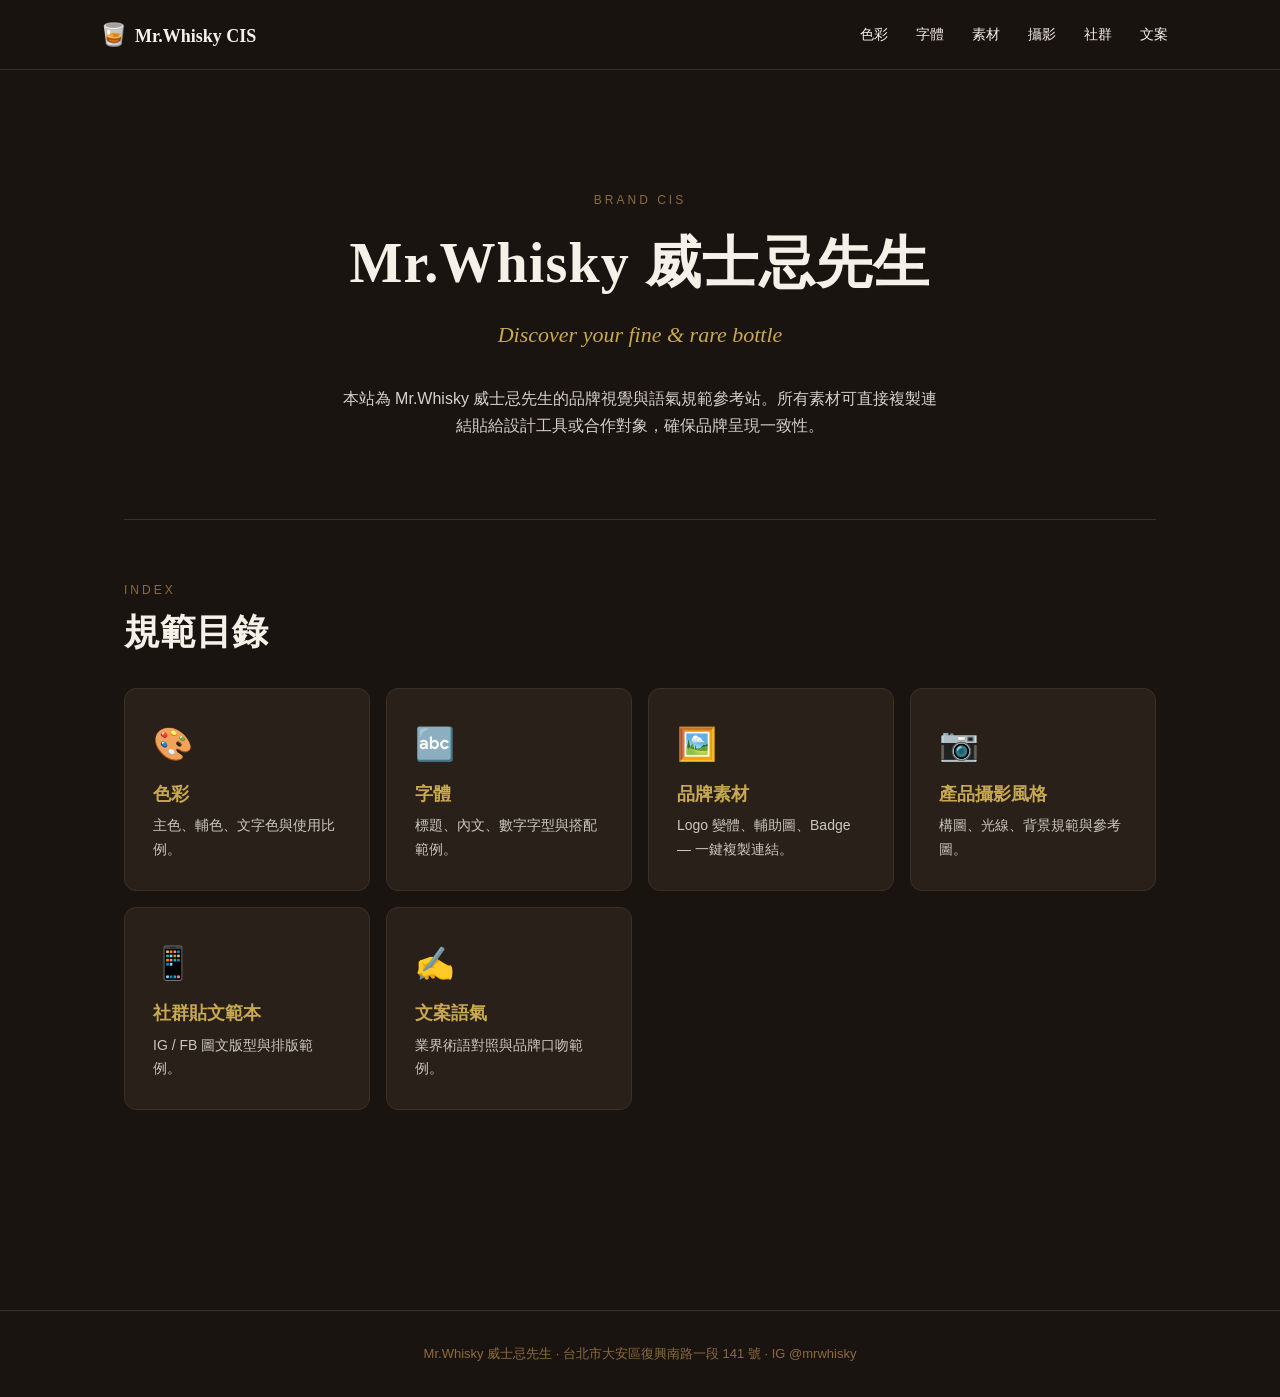
==== index.html @ 1683400a "feat: add index page with 6 section cards" ====
<!DOCTYPE html>
<html lang="zh-Hant">
<head>
  <meta charset="UTF-8">
  <meta name="viewport" content="width=device-width, initial-scale=1">
  <title>Mr.Whisky CIS · 品牌規範參考站</title>
  <meta name="description" content="Mr.Whisky 威士忌先生品牌規範參考站">
  <link rel="stylesheet" href="style.css">
</head>
<body>
  <header class="nav">
    <div class="nav-inner">
      <a href="index.html" class="brand"><span class="brand-icon">🥃</span>Mr.Whisky CIS</a>
      <nav class="menu">
        <a href="colors.html">色彩</a>
        <a href="typography.html">字體</a>
        <a href="assets.html">素材</a>
        <a href="photography.html">攝影</a>
        <a href="social.html">社群</a>
        <a href="tone.html">文案</a>
      </nav>
    </div>
  </header>

  <main>
    <section class="hero">
      <div class="label">Brand CIS</div>
      <h1>Mr.Whisky 威士忌先生</h1>
      <div class="tagline">Discover your fine &amp; rare bottle</div>
      <p>本站為 Mr.Whisky 威士忌先生的品牌視覺與語氣規範參考站。所有素材可直接複製連結貼給設計工具或合作對象，確保品牌呈現一致性。</p>
    </section>

    <section class="section">
      <div class="label">Index</div>
      <h2>規範目錄</h2>

      <div class="card-grid">
        <a href="colors.html" class="card">
          <span class="icon">🎨</span>
          <h3>色彩</h3>
          <p>主色、輔色、文字色與使用比例。</p>
        </a>

        <a href="typography.html" class="card">
          <span class="icon">🔤</span>
          <h3>字體</h3>
          <p>標題、內文、數字字型與搭配範例。</p>
        </a>

        <a href="assets.html" class="card">
          <span class="icon">🖼️</span>
          <h3>品牌素材</h3>
          <p>Logo 變體、輔助圖、Badge — 一鍵複製連結。</p>
        </a>

        <a href="photography.html" class="card">
          <span class="icon">📷</span>
          <h3>產品攝影風格</h3>
          <p>構圖、光線、背景規範與參考圖。</p>
        </a>

        <a href="social.html" class="card">
          <span class="icon">📱</span>
          <h3>社群貼文範本</h3>
          <p>IG / FB 圖文版型與排版範例。</p>
        </a>

        <a href="tone.html" class="card">
          <span class="icon">✍️</span>
          <h3>文案語氣</h3>
          <p>業界術語對照與品牌口吻範例。</p>
        </a>
      </div>
    </section>
  </main>

  <footer>
    Mr.Whisky 威士忌先生 · 台北市大安區復興南路一段 141 號 · IG @mrwhisky
  </footer>

  <script src="copy.js"></script>
</body>
</html>
---- style.css ----
/* ===========================================
   Mr.Whisky CIS — Editorial Dark Theme
   =========================================== */

:root {
  --bg: #1A1410;
  --bg-card: #2A201A;
  --gold: #C8A951;
  --cream: #F5F1E8;
  --muted: #8B6B3D;
  --border: #3D2F24;
  --success: #7BA17B;
}

* { box-sizing: border-box; margin: 0; padding: 0; }

html { scroll-behavior: smooth; }

body {
  background: var(--bg);
  color: var(--cream);
  font-family: -apple-system, BlinkMacSystemFont, "PingFang TC", "Helvetica Neue", "Microsoft JhengHei", sans-serif;
  line-height: 1.7;
  font-size: 16px;
  -webkit-font-smoothing: antialiased;
}

h1, h2, h3, h4 {
  font-family: Georgia, "Songti TC", "Noto Serif TC", serif;
  color: var(--cream);
  line-height: 1.3;
}

a { color: var(--gold); text-decoration: none; }

code, .mono {
  font-family: "SF Mono", Consolas, Menlo, monospace;
}

/* ===== Navigation ===== */
header.nav {
  position: sticky;
  top: 0;
  background: rgba(26, 20, 16, 0.95);
  backdrop-filter: blur(8px);
  -webkit-backdrop-filter: blur(8px);
  border-bottom: 1px solid var(--border);
  padding: 16px 24px;
  z-index: 100;
}

.nav-inner {
  max-width: 1080px;
  margin: 0 auto;
  display: flex;
  align-items: center;
  gap: 24px;
}

.brand {
  font-family: Georgia, serif;
  font-weight: 700;
  font-size: 18px;
  color: var(--cream);
}

.brand-icon { font-size: 22px; margin-right: 8px; }

nav.menu {
  display: flex;
  gap: 4px;
  margin-left: auto;
  font-size: 14px;
  flex-wrap: wrap;
}

nav.menu a {
  color: var(--cream);
  padding: 6px 12px;
  border-radius: 4px;
  transition: all 0.15s;
}

nav.menu a:hover { background: var(--bg-card); color: var(--gold); }

/* ===== Main Container ===== */
main {
  max-width: 1080px;
  margin: 0 auto;
  padding: 60px 24px;
}

/* ===== Hero (index page) ===== */
.hero {
  text-align: center;
  padding: 60px 0 80px;
  border-bottom: 1px solid var(--border);
}

.hero .label {
  color: var(--muted);
  letter-spacing: 3px;
  font-size: 12px;
  text-transform: uppercase;
}

.hero h1 {
  font-size: 56px;
  margin: 16px 0;
  letter-spacing: 0.02em;
}

.hero .tagline {
  font-style: italic;
  color: var(--gold);
  font-size: 22px;
  font-family: Georgia, serif;
}

.hero p {
  max-width: 600px;
  margin: 32px auto 0;
  opacity: 0.85;
}

/* ===== Sections ===== */
.section {
  padding: 60px 0;
  border-bottom: 1px solid var(--border);
}

.section:last-child { border-bottom: none; }

.section .label {
  color: var(--muted);
  letter-spacing: 3px;
  font-size: 12px;
  text-transform: uppercase;
  margin-bottom: 8px;
}

.section h2 {
  font-size: 36px;
  margin: 4px 0 16px;
}

.section .description {
  color: var(--cream);
  opacity: 0.8;
  margin-bottom: 32px;
  max-width: 720px;
}

/* ===== Card Grid (index landing) ===== */
.card-grid {
  display: grid;
  grid-template-columns: repeat(auto-fit, minmax(240px, 1fr));
  gap: 16px;
  margin-top: 32px;
}

.card {
  background: var(--bg-card);
  border: 1px solid var(--border);
  border-radius: 12px;
  padding: 28px;
  display: block;
  color: var(--cream);
  transition: border-color 0.2s, transform 0.2s;
}

.card:hover {
  border-color: var(--gold);
  transform: translateY(-2px);
}

.card .icon { font-size: 32px; display: block; margin-bottom: 12px; }
.card h3 { color: var(--gold); margin-bottom: 8px; font-size: 18px; }
.card p { font-size: 14px; opacity: 0.8; }

/* ===== Color Swatches ===== */
.swatch-grid {
  display: grid;
  grid-template-columns: repeat(auto-fit, minmax(220px, 1fr));
  gap: 16px;
}

.swatch-card {
  background: var(--bg-card);
  border: 1px solid var(--border);
  border-radius: 12px;
  overflow: hidden;
}

.swatch-card .color {
  height: 140px;
  border-bottom: 1px solid var(--border);
}

.swatch-card .info { padding: 18px; }
.swatch-card .name { font-weight: 700; margin-bottom: 6px; }
.swatch-card .codes {
  font-family: "SF Mono", Consolas, Menlo, monospace;
  font-size: 12px;
  color: var(--muted);
  line-height: 1.6;
  margin-bottom: 14px;
}

/* ===== Asset Cards (logos / illustrations) ===== */
.asset-grid {
  display: grid;
  grid-template-columns: repeat(auto-fit, minmax(260px, 1fr));
  gap: 20px;
}

.asset-card {
  background: var(--bg-card);
  border: 1px solid var(--border);
  border-radius: 12px;
  overflow: hidden;
}

.asset-card .preview {
  background-image:
    linear-gradient(45deg, #2a201a 25%, transparent 25%),
    linear-gradient(-45deg, #2a201a 25%, transparent 25%),
    linear-gradient(45deg, transparent 75%, #2a201a 75%),
    linear-gradient(-45deg, transparent 75%, #2a201a 75%);
  background-size: 20px 20px;
  background-position: 0 0, 0 10px, 10px -10px, -10px 0;
  background-color: #1f1812;
  padding: 32px;
  display: flex;
  align-items: center;
  justify-content: center;
  min-height: 200px;
}

.asset-card .preview.dark-preview {
  background: #1a1410;
}

.asset-card .preview img {
  max-width: 100%;
  max-height: 160px;
  object-fit: contain;
}

.asset-card .preview .placeholder-img {
  color: var(--muted);
  font-style: italic;
  text-align: center;
  font-size: 13px;
}

.asset-card .info { padding: 18px; }
.asset-card h3 { font-size: 16px; color: var(--gold); margin-bottom: 4px; }
.asset-card .usage {
  font-size: 13px;
  color: var(--muted);
  margin-bottom: 16px;
  min-height: 38px;
}

.btn-group { display: flex; gap: 8px; flex-wrap: wrap; }

/* ===== Buttons ===== */
.btn {
  background: transparent;
  color: var(--gold);
  border: 1px solid var(--gold);
  padding: 8px 14px;
  border-radius: 6px;
  font-size: 13px;
  cursor: pointer;
  text-decoration: none;
  transition: all 0.15s;
  font-family: inherit;
  display: inline-flex;
  align-items: center;
  gap: 6px;
}

.btn:hover { background: var(--gold); color: var(--bg); }
.btn.copied { background: var(--success); border-color: var(--success); color: white; }

/* ===== Tables ===== */
table {
  width: 100%;
  border-collapse: collapse;
  margin-top: 16px;
  background: var(--bg-card);
  border: 1px solid var(--border);
  border-radius: 12px;
  overflow: hidden;
}

th, td {
  padding: 14px 16px;
  border-bottom: 1px solid var(--border);
  text-align: left;
  vertical-align: top;
}

tr:last-child th, tr:last-child td { border-bottom: none; }
th { color: var(--muted); font-weight: 400; font-size: 13px; letter-spacing: 1px; text-transform: uppercase; }
td .yes { color: var(--success); font-weight: 700; }
td .no { color: #c97a7a; font-weight: 700; }

/* ===== Typography Sample (typography page) ===== */
.font-sample {
  background: var(--bg-card);
  border: 1px solid var(--border);
  border-radius: 12px;
  padding: 28px;
  margin-bottom: 16px;
}

.font-sample .meta {
  display: flex;
  gap: 16px;
  flex-wrap: wrap;
  margin-bottom: 14px;
  font-size: 13px;
  color: var(--muted);
}

.font-sample .display-large { font-size: 40px; line-height: 1.2; margin-bottom: 8px; }
.font-sample .display-small { font-size: 16px; opacity: 0.8; }

/* ===== Photography references ===== */
.photo-grid {
  display: grid;
  grid-template-columns: repeat(auto-fit, minmax(260px, 1fr));
  gap: 20px;
  margin-bottom: 32px;
}

.photo-item {
  background: var(--bg-card);
  border: 1px solid var(--border);
  border-radius: 12px;
  overflow: hidden;
}

.photo-item .photo {
  height: 200px;
  background: #0f0a08;
  display: flex;
  align-items: center;
  justify-content: center;
  color: var(--muted);
  font-style: italic;
}

.photo-item .caption { padding: 14px 18px; font-size: 14px; color: var(--cream); opacity: 0.9; }

/* ===== Tone of voice ===== */
.tone-example {
  background: var(--bg-card);
  border-left: 3px solid var(--gold);
  padding: 20px 24px;
  margin: 12px 0;
  border-radius: 6px;
}

.tone-example .scene {
  color: var(--muted);
  font-size: 12px;
  letter-spacing: 1px;
  text-transform: uppercase;
  margin-bottom: 8px;
}

.tone-example .text { font-size: 15px; }

/* ===== Footer ===== */
footer {
  border-top: 1px solid var(--border);
  padding: 32px 24px;
  text-align: center;
  color: var(--muted);
  font-size: 13px;
  margin-top: 80px;
}

/* ===== Responsive ===== */
@media (max-width: 768px) {
  .nav-inner { flex-wrap: wrap; }
  nav.menu { gap: 0; font-size: 13px; margin-left: 0; width: 100%; justify-content: space-between; }
  nav.menu a { padding: 4px 6px; }
  main { padding: 40px 16px; }
  .hero h1 { font-size: 36px; }
  .hero .tagline { font-size: 16px; }
  .section h2 { font-size: 24px; }
}
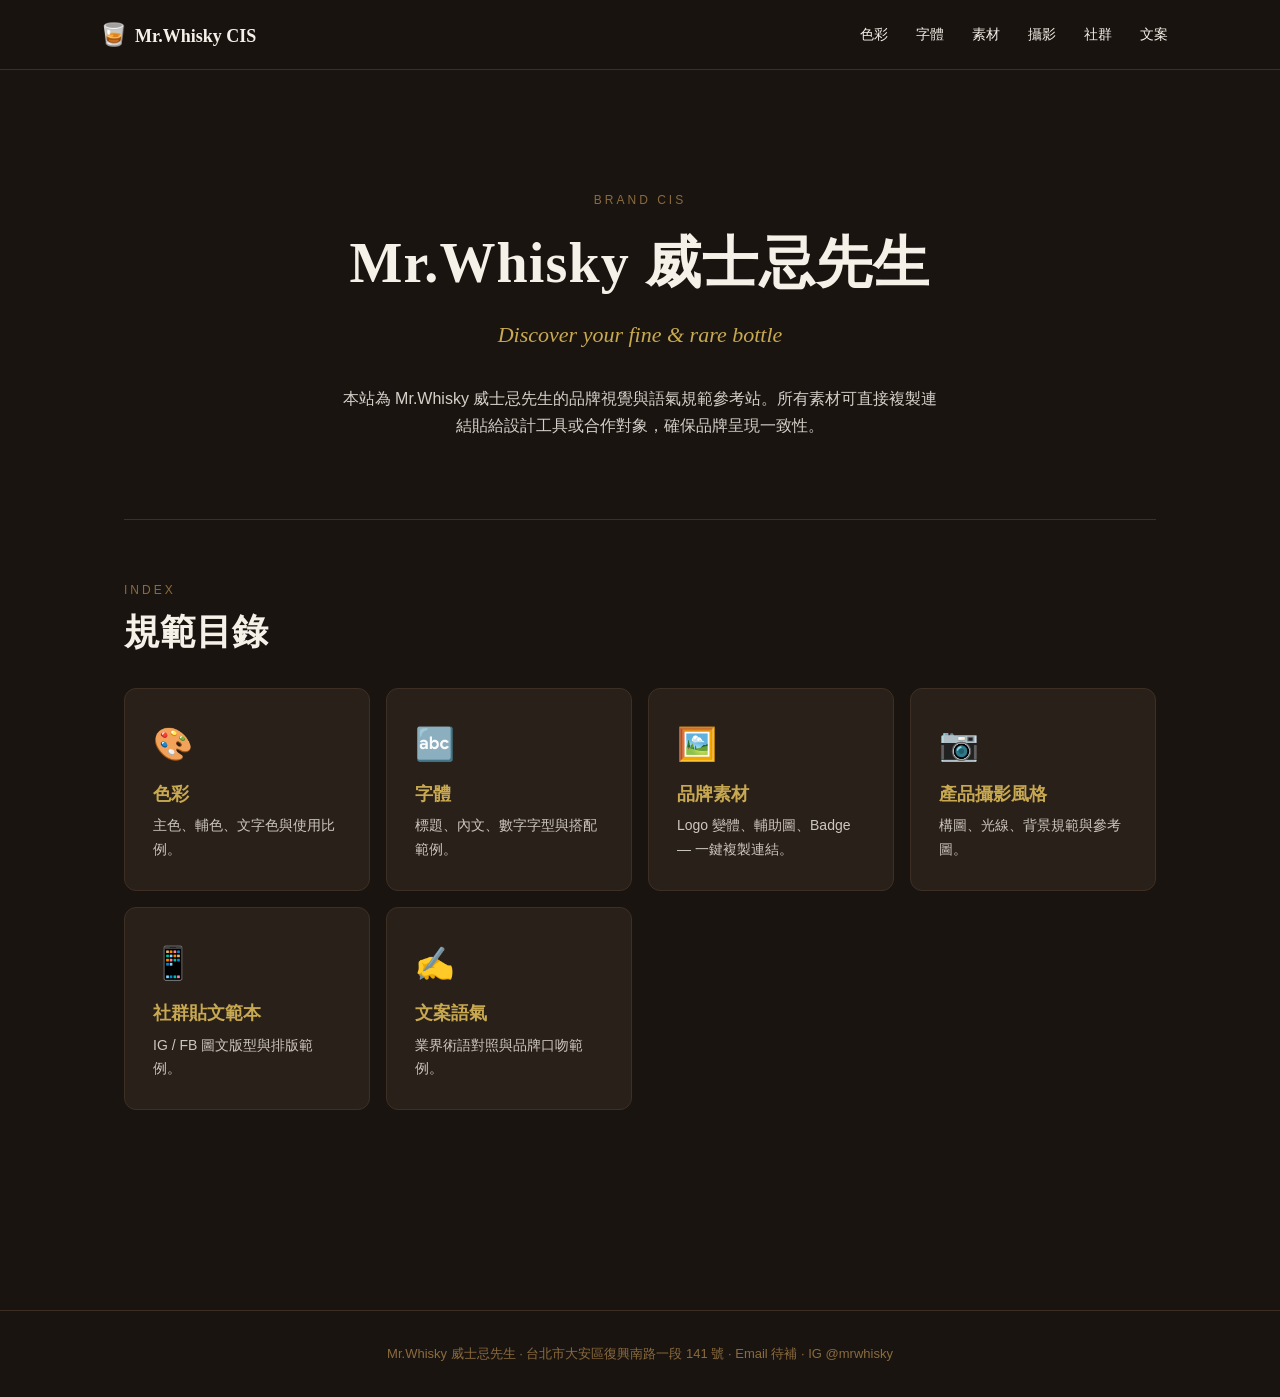
==== commit 0837b19c: "feat: add email placeholder to footer across all pages Fix #8: 全站 7 個 HTML（index/colors/typography/a" ====
--- a/index.html
+++ b/index.html
@@ -75,7 +75,7 @@
   </main>
 
   <footer>
-    Mr.Whisky 威士忌先生 · 台北市大安區復興南路一段 141 號 · IG @mrwhisky
+    Mr.Whisky 威士忌先生 · 台北市大安區復興南路一段 141 號 · Email 待補 · IG @mrwhisky
   </footer>
 
   <script src="copy.js"></script>
--- a/style.css
+++ b/style.css
@@ -223,13 +223,13 @@
 
 .asset-card .preview {
   background-image:
-    linear-gradient(45deg, #2a201a 25%, transparent 25%),
-    linear-gradient(-45deg, #2a201a 25%, transparent 25%),
-    linear-gradient(45deg, transparent 75%, #2a201a 75%),
-    linear-gradient(-45deg, transparent 75%, #2a201a 75%);
+    linear-gradient(45deg, #d8d8d8 25%, transparent 25%),
+    linear-gradient(-45deg, #d8d8d8 25%, transparent 25%),
+    linear-gradient(45deg, transparent 75%, #d8d8d8 75%),
+    linear-gradient(-45deg, transparent 75%, #d8d8d8 75%);
   background-size: 20px 20px;
   background-position: 0 0, 0 10px, 10px -10px, -10px 0;
-  background-color: #1f1812;
+  background-color: #f0f0f0;
   padding: 32px;
   display: flex;
   align-items: center;
@@ -288,7 +288,8 @@
 /* ===== Tables ===== */
 table {
   width: 100%;
-  border-collapse: collapse;
+  border-collapse: separate;
+  border-spacing: 0;
   margin-top: 16px;
   background: var(--bg-card);
   border: 1px solid var(--border);
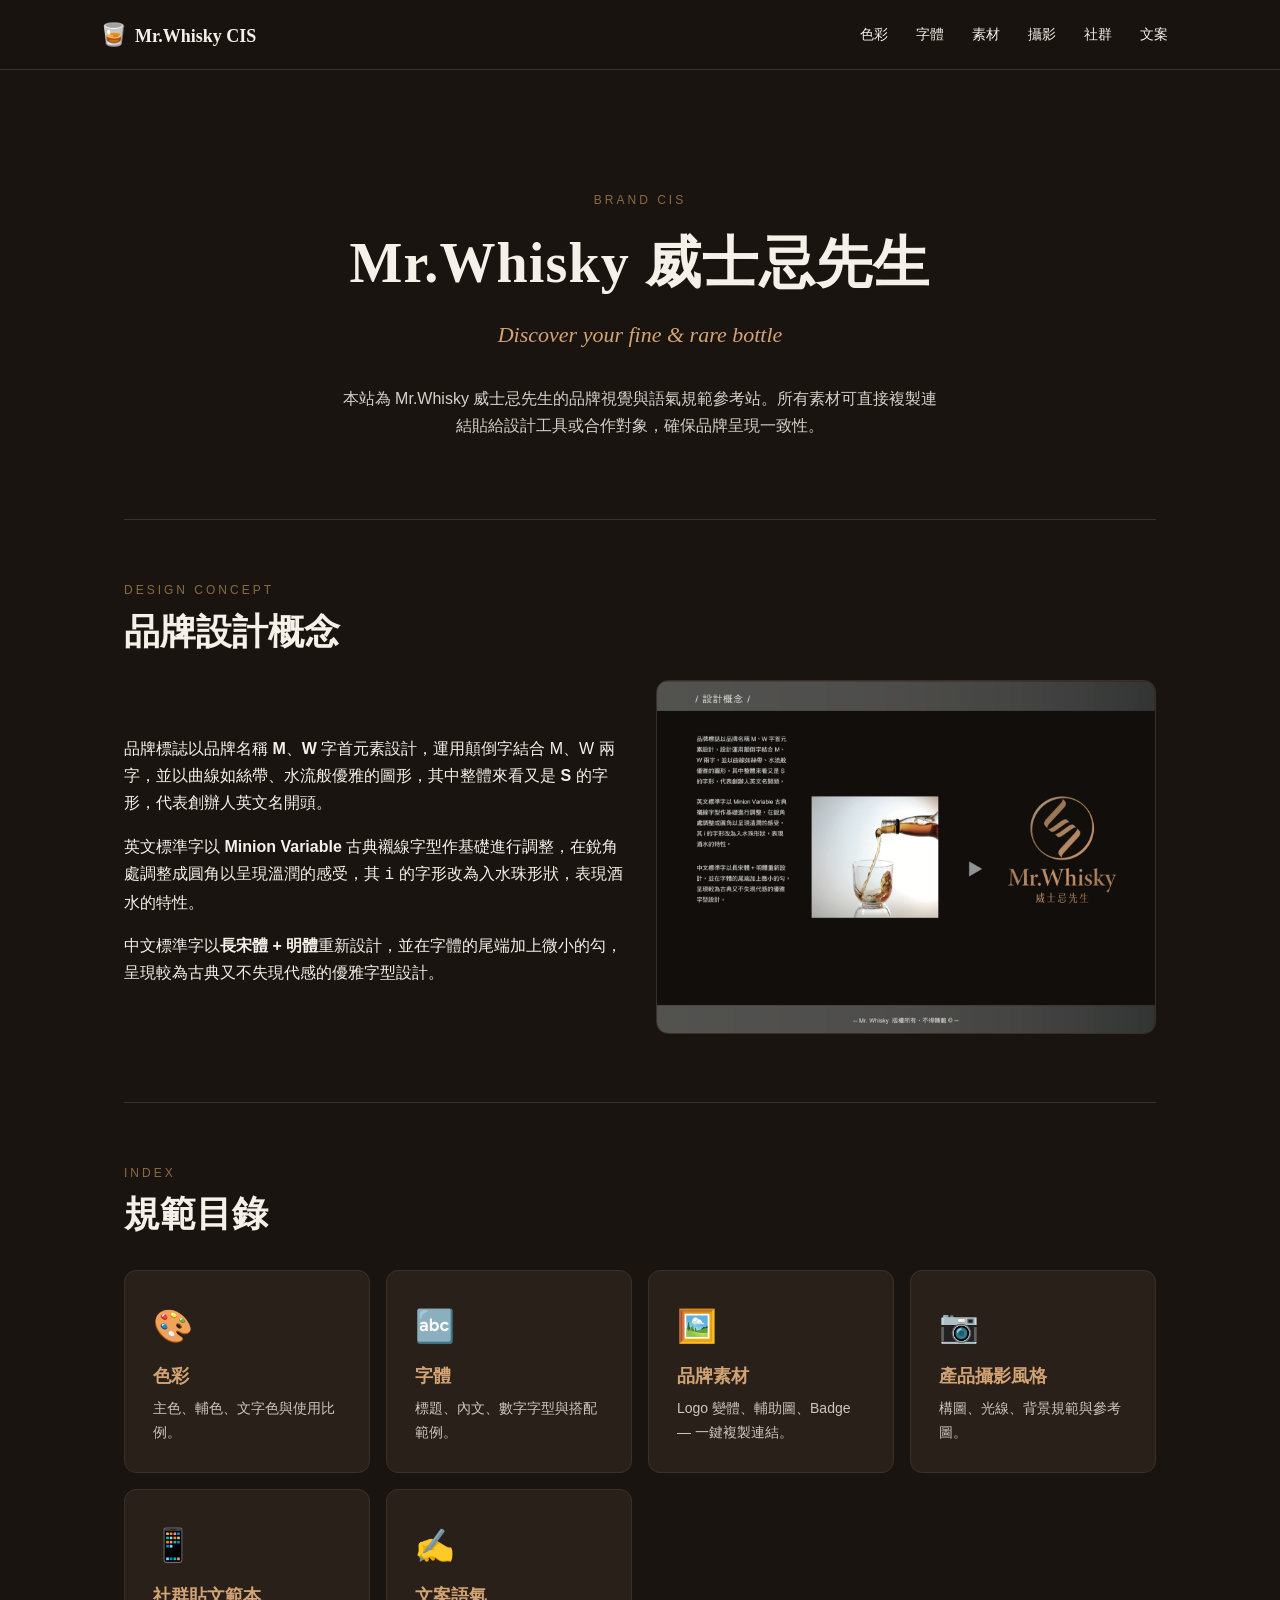
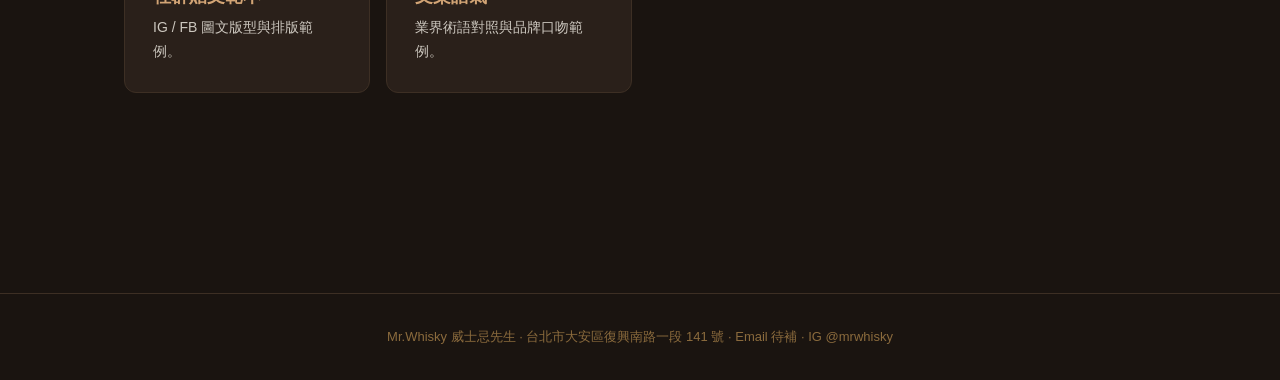
==== commit c38baeff: "feat: add design concept section to index page Adds the brand's logo origin story (M+W combined as S" ====
--- a/index.html
+++ b/index.html
@@ -28,6 +28,24 @@
       <h1>Mr.Whisky 威士忌先生</h1>
       <div class="tagline">Discover your fine &amp; rare bottle</div>
       <p>本站為 Mr.Whisky 威士忌先生的品牌視覺與語氣規範參考站。所有素材可直接複製連結貼給設計工具或合作對象，確保品牌呈現一致性。</p>
+    </section>
+
+    <section class="section">
+      <div class="label">Design Concept</div>
+      <h2>品牌設計概念</h2>
+
+      <div style="display:grid;grid-template-columns:repeat(auto-fit,minmax(280px,1fr));gap:32px;align-items:center;margin-top:24px">
+        <div>
+          <p style="margin-bottom:16px">品牌標誌以品牌名稱 <strong>M</strong>、<strong>W</strong> 字首元素設計，運用顛倒字結合 M、W 兩字，並以曲線如絲帶、水流般優雅的圖形，其中整體來看又是 <strong>S</strong> 的字形，代表創辦人英文名開頭。</p>
+
+          <p style="margin-bottom:16px">英文標準字以 <strong>Minion Variable</strong> 古典襯線字型作基礎進行調整，在銳角處調整成圓角以呈現溫潤的感受，其 <code>i</code> 的字形改為入水珠形狀，表現酒水的特性。</p>
+
+          <p>中文標準字以<strong>長宋體 + 明體</strong>重新設計，並在字體的尾端加上微小的勾，呈現較為古典又不失現代感的優雅字型設計。</p>
+        </div>
+        <div>
+          <img src="assets/illustrations/design-concept.png" alt="設計概念視覺" style="width:100%;border-radius:12px;border:1px solid var(--border)">
+        </div>
+      </div>
     </section>
 
     <section class="section">
--- a/style.css
+++ b/style.css
@@ -5,7 +5,7 @@
 :root {
   --bg: #1A1410;
   --bg-card: #2A201A;
-  --gold: #C8A951;
+  --gold: #D2A475;
   --cream: #F5F1E8;
   --muted: #8B6B3D;
   --border: #3D2F24;
@@ -386,6 +386,15 @@
   margin-top: 80px;
 }
 
+/* ===== Brand Logo Reference (CSS-tinted via mask) ===== */
+.brand-logo {
+  -webkit-mask: url('assets/logos/logo-color-circle.png') center/contain no-repeat;
+  mask: url('assets/logos/logo-color-circle.png') center/contain no-repeat;
+}
+.brand-logo.brand-tan { background-color: #D2A475; }
+.brand-logo.brand-charcoal { background-color: #3E3A39; }
+.brand-logo.brand-white { background-color: #FFFFFF; }
+
 /* ===== Responsive ===== */
 @media (max-width: 768px) {
   .nav-inner { flex-wrap: wrap; }
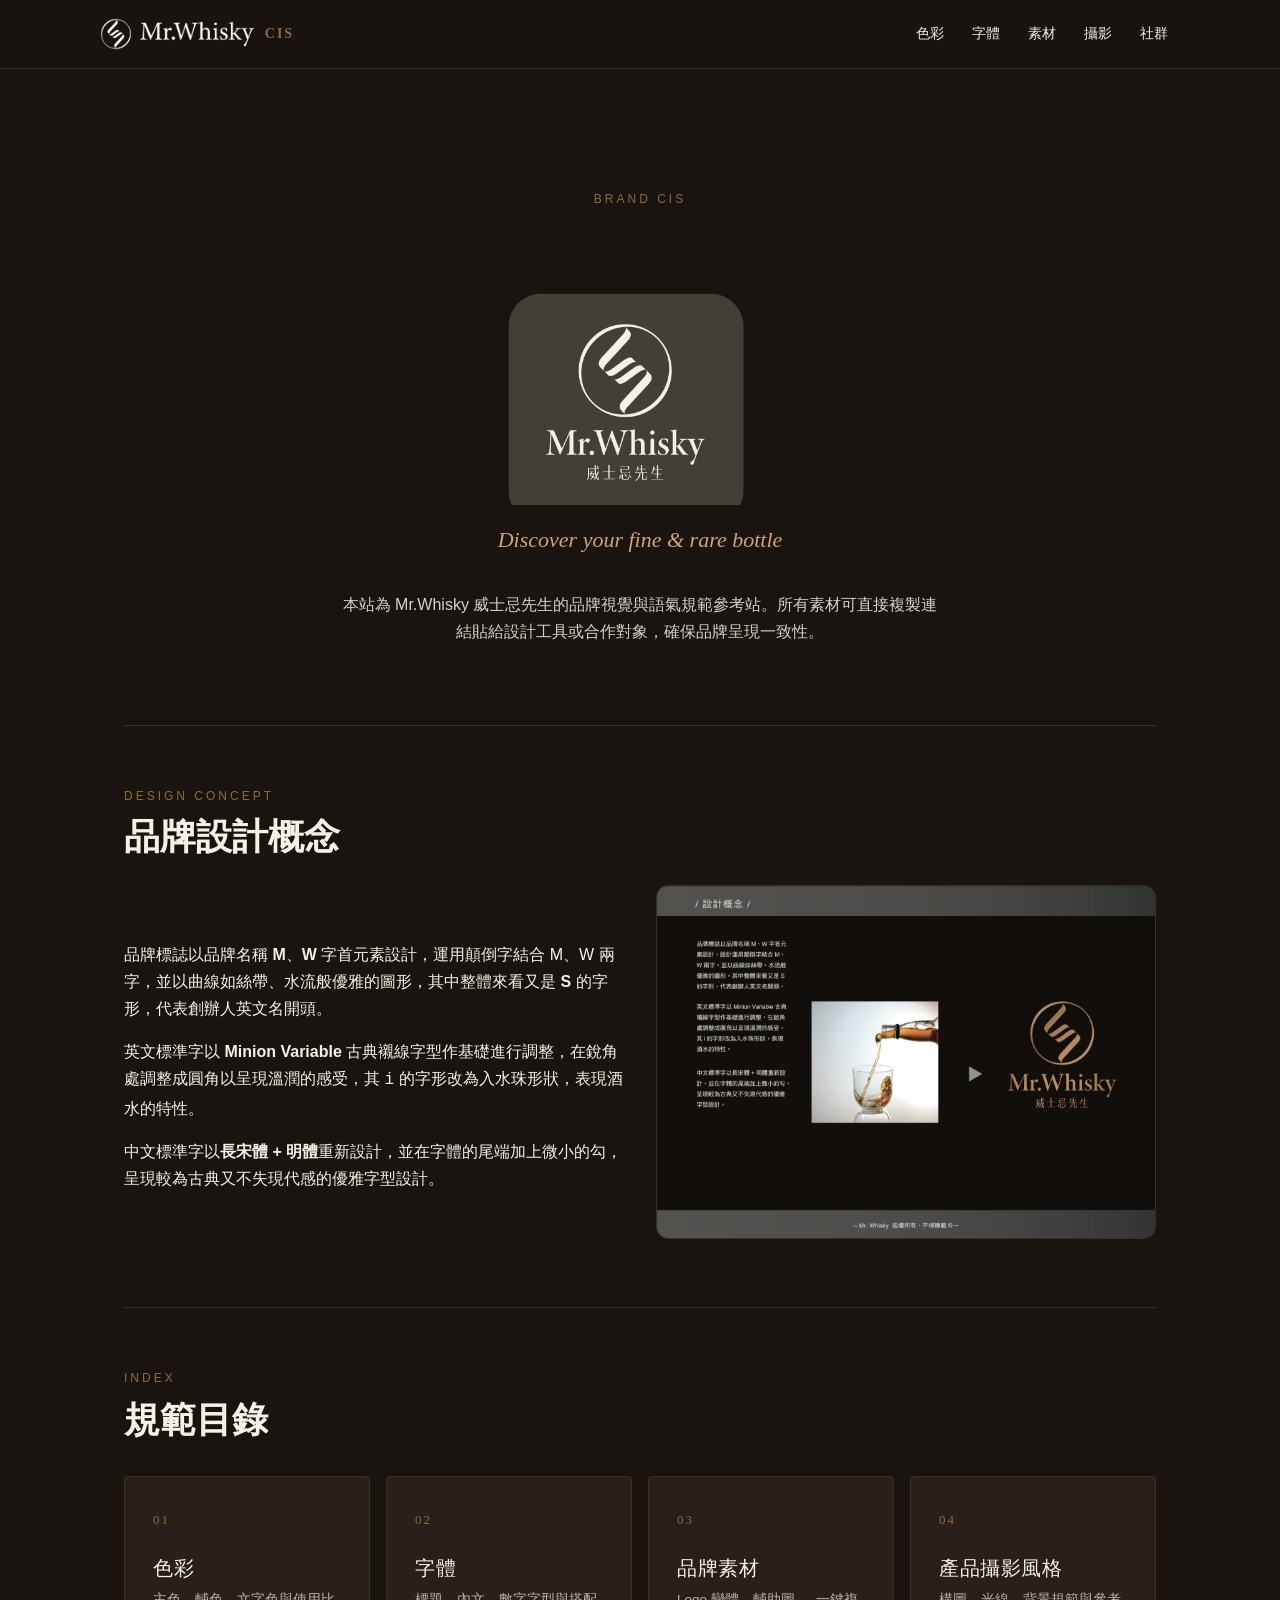
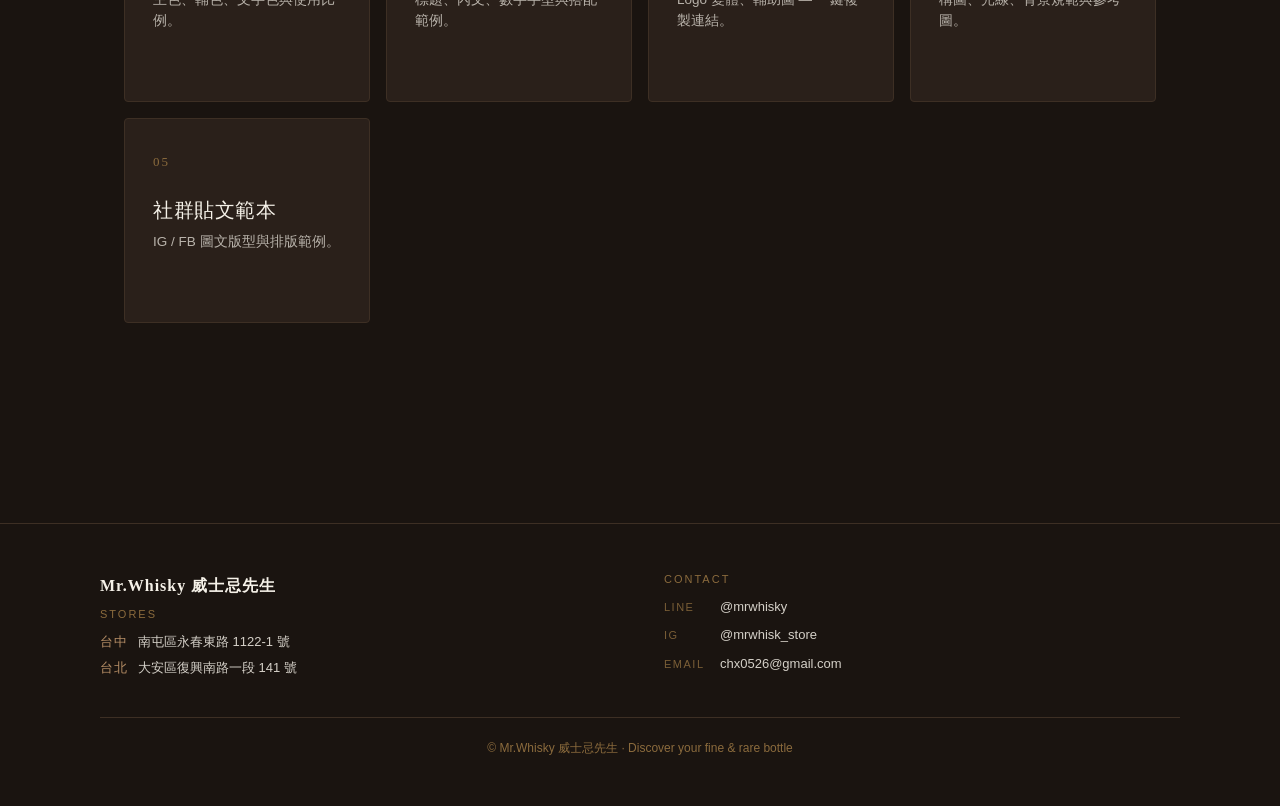
==== commit c95045d9: "feat: finalize Phase 1 — wordmark logos, real photos, redesigned footer - Replace Logo placeholder w" ====
--- a/index.html
+++ b/index.html
@@ -10,14 +10,13 @@
 <body>
   <header class="nav">
     <div class="nav-inner">
-      <a href="index.html" class="brand"><span class="brand-icon">🥃</span>Mr.Whisky CIS</a>
+      <a href="index.html" class="brand"><img src="assets/logos/logo-white.png" alt="Mr.Whisky" class="brand-logo-img"><span class="brand-cis-suffix">CIS</span></a>
       <nav class="menu">
         <a href="colors.html">色彩</a>
         <a href="typography.html">字體</a>
         <a href="assets.html">素材</a>
         <a href="photography.html">攝影</a>
         <a href="social.html">社群</a>
-        <a href="tone.html">文案</a>
       </nav>
     </div>
   </header>
@@ -25,7 +24,10 @@
   <main>
     <section class="hero">
       <div class="label">Brand CIS</div>
-      <h1>Mr.Whisky 威士忌先生</h1>
+      <h1 class="hero-logo-h1">
+        <span class="hero-logo-mask" role="img" aria-label="Mr.Whisky 威士忌先生"></span>
+        <span class="visually-hidden">Mr.Whisky 威士忌先生</span>
+      </h1>
       <div class="tagline">Discover your fine &amp; rare bottle</div>
       <p>本站為 Mr.Whisky 威士忌先生的品牌視覺與語氣規範參考站。所有素材可直接複製連結貼給設計工具或合作對象，確保品牌呈現一致性。</p>
     </section>
@@ -54,46 +56,62 @@
 
       <div class="card-grid">
         <a href="colors.html" class="card">
-          <span class="icon">🎨</span>
+          <span class="card-num">01</span>
           <h3>色彩</h3>
           <p>主色、輔色、文字色與使用比例。</p>
+          <span class="card-arrow">VIEW →</span>
         </a>
 
         <a href="typography.html" class="card">
-          <span class="icon">🔤</span>
+          <span class="card-num">02</span>
           <h3>字體</h3>
           <p>標題、內文、數字字型與搭配範例。</p>
+          <span class="card-arrow">VIEW →</span>
         </a>
 
         <a href="assets.html" class="card">
-          <span class="icon">🖼️</span>
+          <span class="card-num">03</span>
           <h3>品牌素材</h3>
-          <p>Logo 變體、輔助圖、Badge — 一鍵複製連結。</p>
+          <p>Logo 變體、輔助圖 — 一鍵複製連結。</p>
+          <span class="card-arrow">VIEW →</span>
         </a>
 
         <a href="photography.html" class="card">
-          <span class="icon">📷</span>
+          <span class="card-num">04</span>
           <h3>產品攝影風格</h3>
           <p>構圖、光線、背景規範與參考圖。</p>
+          <span class="card-arrow">VIEW →</span>
         </a>
 
         <a href="social.html" class="card">
-          <span class="icon">📱</span>
+          <span class="card-num">05</span>
           <h3>社群貼文範本</h3>
           <p>IG / FB 圖文版型與排版範例。</p>
+          <span class="card-arrow">VIEW →</span>
         </a>
 
-        <a href="tone.html" class="card">
-          <span class="icon">✍️</span>
-          <h3>文案語氣</h3>
-          <p>業界術語對照與品牌口吻範例。</p>
-        </a>
       </div>
     </section>
   </main>
 
   <footer>
-    Mr.Whisky 威士忌先生 · 台北市大安區復興南路一段 141 號 · Email 待補 · IG @mrwhisky
+    <div class="footer-inner">
+      <div class="footer-block">
+        <div class="footer-brand">Mr.Whisky 威士忌先生</div>
+        <h4>Stores</h4>
+        <div class="footer-store"><span class="city">台中</span>南屯區永春東路 1122-1 號</div>
+        <div class="footer-store"><span class="city">台北</span>大安區復興南路一段 141 號</div>
+      </div>
+      <div class="footer-block">
+        <h4>Contact</h4>
+        <ul class="footer-contact">
+          <li><span class="label">Line</span><a href="https://line.me/R/ti/p/@mrwhisky">@mrwhisky</a></li>
+          <li><span class="label">IG</span><a href="https://instagram.com/mrwhisk_store">@mrwhisk_store</a></li>
+          <li><span class="label">Email</span><a href="mailto:chx0526@gmail.com">chx0526@gmail.com</a></li>
+        </ul>
+      </div>
+    </div>
+    <div class="footer-bottom">© Mr.Whisky 威士忌先生 · Discover your fine &amp; rare bottle</div>
   </footer>
 
   <script src="copy.js"></script>
--- a/style.css
+++ b/style.css
@@ -62,9 +62,24 @@
   font-weight: 700;
   font-size: 18px;
   color: var(--cream);
-}
-
-.brand-icon { font-size: 22px; margin-right: 8px; }
+  display: inline-flex;
+  align-items: center;
+  gap: 10px;
+}
+
+.brand-logo-img {
+  height: 32px;
+  width: auto;
+  display: block;
+}
+
+.brand-cis-suffix {
+  font-family: Georgia, serif;
+  letter-spacing: 2px;
+  font-size: 14px;
+  color: var(--muted);
+  text-transform: uppercase;
+}
 
 nav.menu {
   display: flex;
@@ -110,6 +125,35 @@
   letter-spacing: 0.02em;
 }
 
+.hero-logo-h1 {
+  margin: 32px 0 20px;
+  display: flex;
+  justify-content: center;
+}
+
+.hero-logo-mask {
+  display: block;
+  width: 280px;
+  height: 280px;
+  -webkit-mask: url('assets/logos/logo-stacked-dark.png') center/contain no-repeat;
+  mask: url('assets/logos/logo-stacked-dark.png') center/contain no-repeat;
+  -webkit-mask-mode: luminance;
+  mask-mode: luminance;
+  background-color: var(--cream);
+}
+
+.visually-hidden {
+  position: absolute;
+  width: 1px;
+  height: 1px;
+  padding: 0;
+  margin: -1px;
+  overflow: hidden;
+  clip: rect(0, 0, 0, 0);
+  white-space: nowrap;
+  border: 0;
+}
+
 .hero .tagline {
   font-style: italic;
   color: var(--gold);
@@ -162,21 +206,56 @@
 .card {
   background: var(--bg-card);
   border: 1px solid var(--border);
-  border-radius: 12px;
-  padding: 28px;
+  border-radius: 4px;
+  padding: 32px 28px 28px;
   display: block;
   color: var(--cream);
-  transition: border-color 0.2s, transform 0.2s;
+  transition: border-color 0.25s, background 0.25s;
+  position: relative;
 }
 
 .card:hover {
   border-color: var(--gold);
-  transform: translateY(-2px);
-}
-
-.card .icon { font-size: 32px; display: block; margin-bottom: 12px; }
-.card h3 { color: var(--gold); margin-bottom: 8px; font-size: 18px; }
-.card p { font-size: 14px; opacity: 0.8; }
+  background: #2F241C;
+}
+
+.card .card-num {
+  font-family: Georgia, "Songti TC", serif;
+  color: var(--muted);
+  font-size: 13px;
+  letter-spacing: 2px;
+  display: block;
+  margin-bottom: 24px;
+}
+.card .card-icon {
+  display: block;
+  width: 36px;
+  height: 36px;
+  color: var(--gold);
+  margin-bottom: 20px;
+  stroke-width: 1.25;
+}
+.card h3 {
+  color: var(--cream);
+  margin-bottom: 8px;
+  font-size: 20px;
+  font-weight: 400;
+  letter-spacing: 0.5px;
+}
+.card p { font-size: 13.5px; opacity: 0.7; line-height: 1.6; }
+.card .card-arrow {
+  display: inline-block;
+  margin-top: 18px;
+  color: var(--gold);
+  font-family: Georgia, serif;
+  font-size: 13px;
+  letter-spacing: 2px;
+  opacity: 0;
+  transform: translateX(-4px);
+  transition: opacity 0.2s, transform 0.2s;
+}
+.card:hover .card-arrow { opacity: 1; transform: translateX(0); }
+.card:hover h3 { color: var(--gold); }
 
 /* ===== Color Swatches ===== */
 .swatch-grid {
@@ -379,11 +458,90 @@
 /* ===== Footer ===== */
 footer {
   border-top: 1px solid var(--border);
-  padding: 32px 24px;
+  padding: 48px 24px;
+  color: var(--muted);
+  font-size: 13px;
+  margin-top: 80px;
+}
+
+.footer-inner {
+  max-width: 1080px;
+  margin: 0 auto;
+  display: grid;
+  grid-template-columns: 1fr 1fr;
+  gap: 32px 48px;
+}
+
+.footer-brand {
+  font-family: Georgia, serif;
+  font-weight: 700;
+  font-size: 16px;
+  color: var(--cream);
+  letter-spacing: 1px;
+  margin-bottom: 8px;
+}
+
+.footer-block h4 {
+  font-family: inherit;
+  font-size: 11px;
+  letter-spacing: 2px;
+  text-transform: uppercase;
+  color: var(--muted);
+  font-weight: 400;
+  margin-bottom: 10px;
+}
+
+.footer-block .footer-store {
+  color: var(--cream);
+  opacity: 0.85;
+  margin-bottom: 6px;
+  line-height: 1.6;
+}
+
+.footer-block .footer-store .city {
+  display: inline-block;
+  width: 38px;
+  color: var(--gold);
+  font-family: Georgia, serif;
+  letter-spacing: 1px;
+}
+
+.footer-contact {
+  list-style: none;
+  padding: 0;
+  margin: 0;
+}
+
+.footer-contact li {
+  margin-bottom: 6px;
+  color: var(--cream);
+  opacity: 0.85;
+}
+
+.footer-contact .label {
+  display: inline-block;
+  width: 56px;
+  color: var(--muted);
+  font-size: 11px;
+  letter-spacing: 1.5px;
+  text-transform: uppercase;
+}
+
+.footer-contact a { color: var(--cream); }
+.footer-contact a:hover { color: var(--gold); }
+
+.footer-bottom {
+  max-width: 1080px;
+  margin: 32px auto 0;
+  padding-top: 20px;
+  border-top: 1px solid var(--border);
   text-align: center;
-  color: var(--muted);
-  font-size: 13px;
-  margin-top: 80px;
+  font-size: 12px;
+  color: var(--muted);
+}
+
+@media (max-width: 640px) {
+  .footer-inner { grid-template-columns: 1fr; gap: 24px; }
 }
 
 /* ===== Brand Logo Reference (CSS-tinted via mask) ===== */
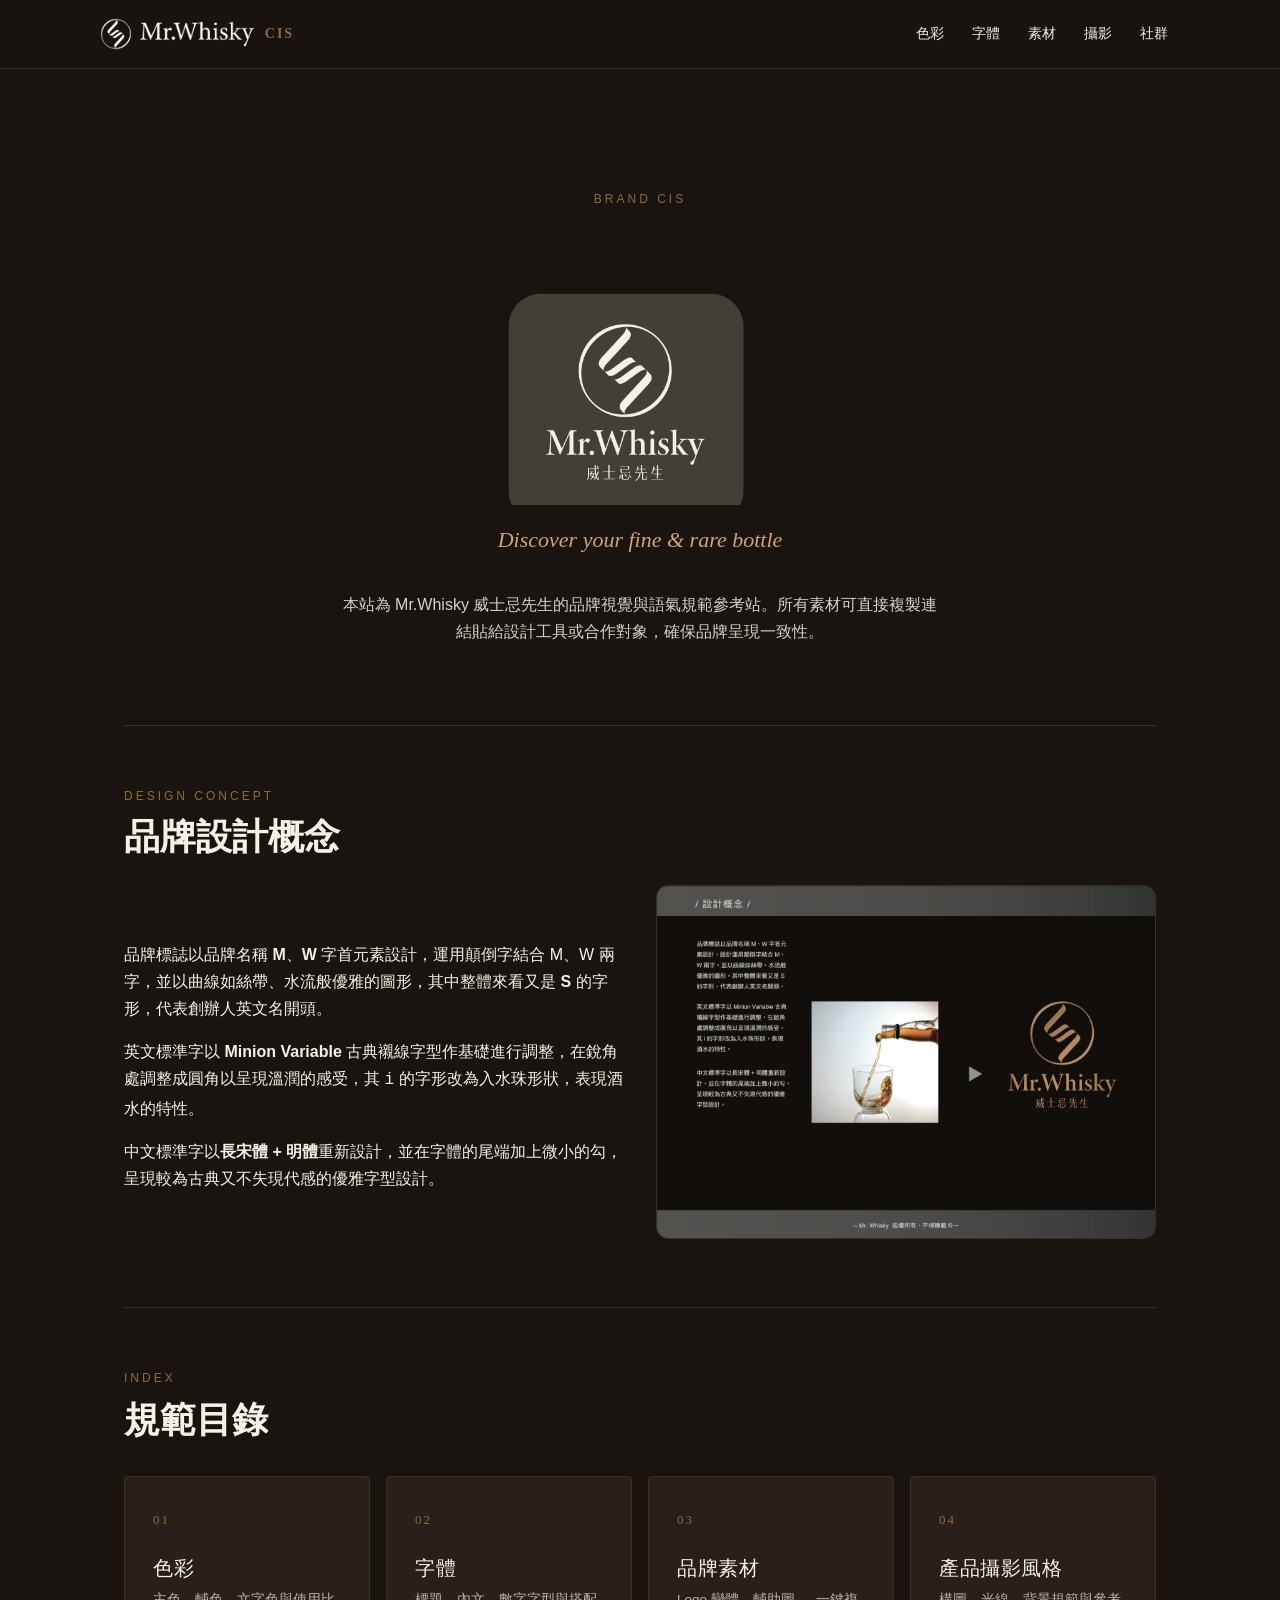
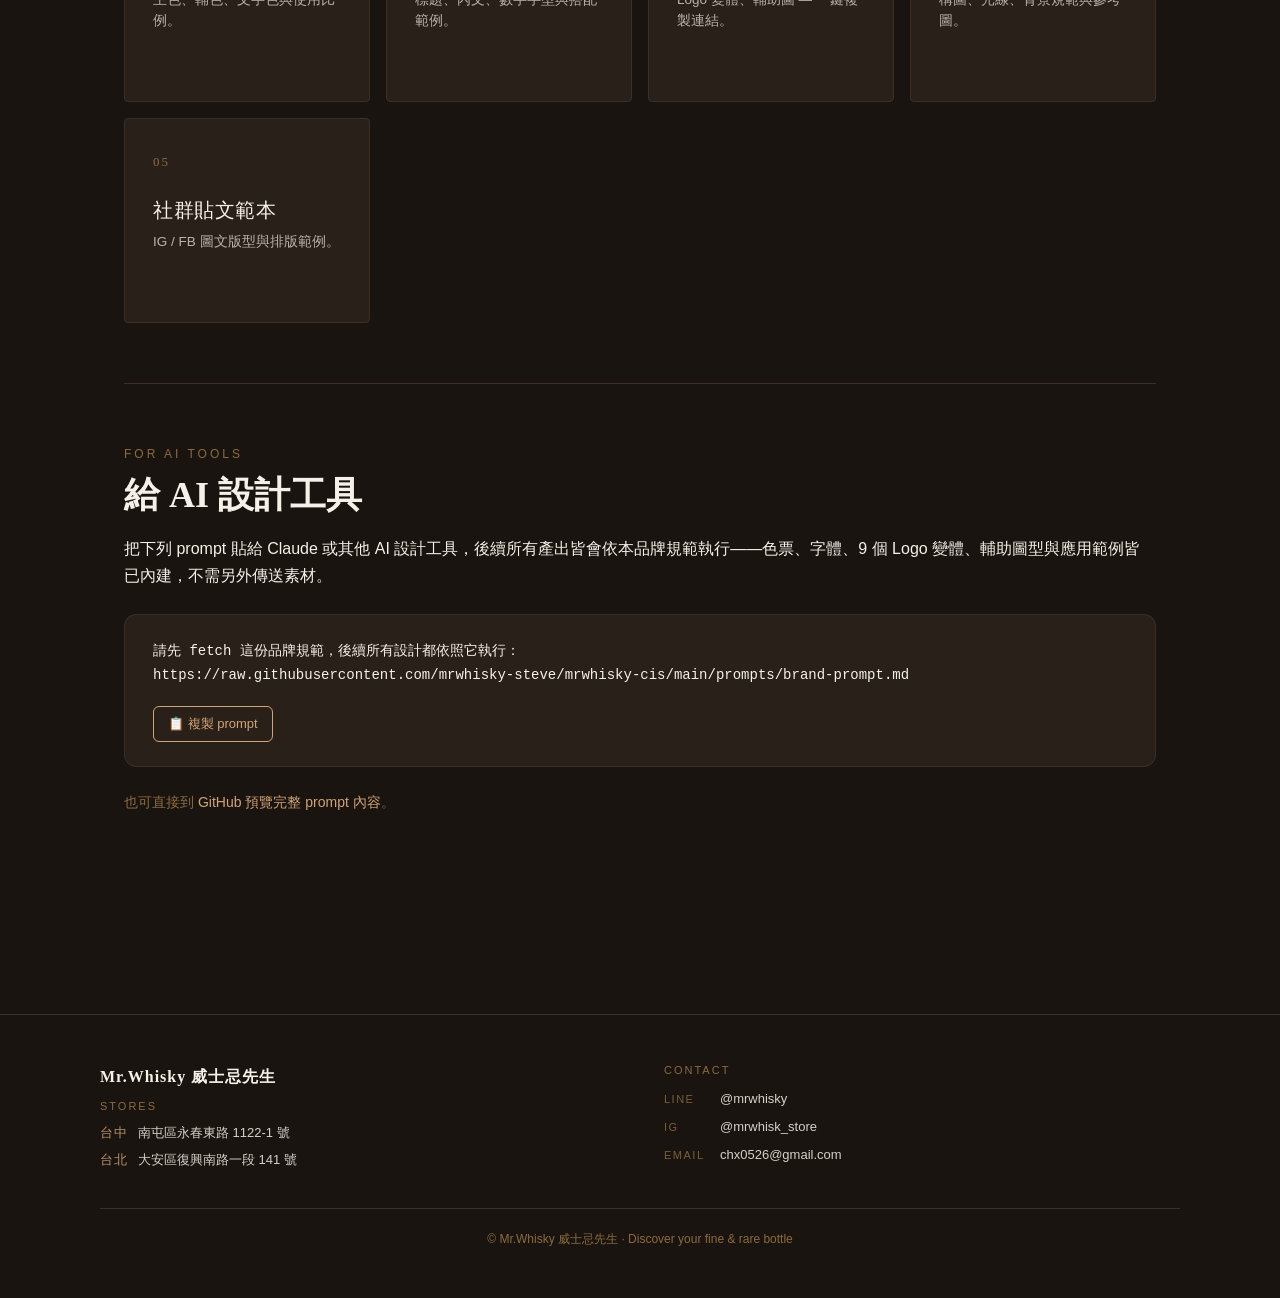
==== commit 208666c2: "Add 'For AI Tools' section on homepage 新增首頁區塊，提供一鍵複製的 prompt 連結給 AI 設計工具使用。 方便在手機/iPad 開站直接複製貼到 Clau" ====
--- a/index.html
+++ b/index.html
@@ -92,6 +92,20 @@
 
       </div>
     </section>
+
+    <section class="section" id="for-ai">
+      <div class="label">For AI Tools</div>
+      <h2>給 AI 設計工具</h2>
+      <p>把下列 prompt 貼給 Claude 或其他 AI 設計工具，後續所有產出皆會依本品牌規範執行——色票、字體、9 個 Logo 變體、輔助圖型與應用範例皆已內建，不需另外傳送素材。</p>
+
+      <div style="background:var(--bg-card);border:1px solid var(--border);border-radius:12px;padding:24px 28px;margin-top:24px">
+        <pre style="font-family:ui-monospace,'SF Mono',Menlo,monospace;font-size:14px;line-height:1.75;color:var(--cream);white-space:pre-wrap;word-break:break-word;margin:0 0 18px 0">請先 fetch 這份品牌規範，後續所有設計都依照它執行：
+https://raw.githubusercontent.com/mrwhisky-steve/mrwhisky-cis/main/prompts/brand-prompt.md</pre>
+        <button class="btn" onclick="copyText(this, '請先 fetch 這份品牌規範，後續所有設計都依照它執行：\nhttps://raw.githubusercontent.com/mrwhisky-steve/mrwhisky-cis/main/prompts/brand-prompt.md')">📋 複製 prompt</button>
+      </div>
+
+      <p style="margin-top:24px;color:var(--muted);font-size:14px">也可直接到 <a href="https://github.com/mrwhisky-steve/mrwhisky-cis/blob/main/prompts/brand-prompt.md" style="color:var(--gold)">GitHub 預覽完整 prompt 內容</a>。</p>
+    </section>
   </main>
 
   <footer>
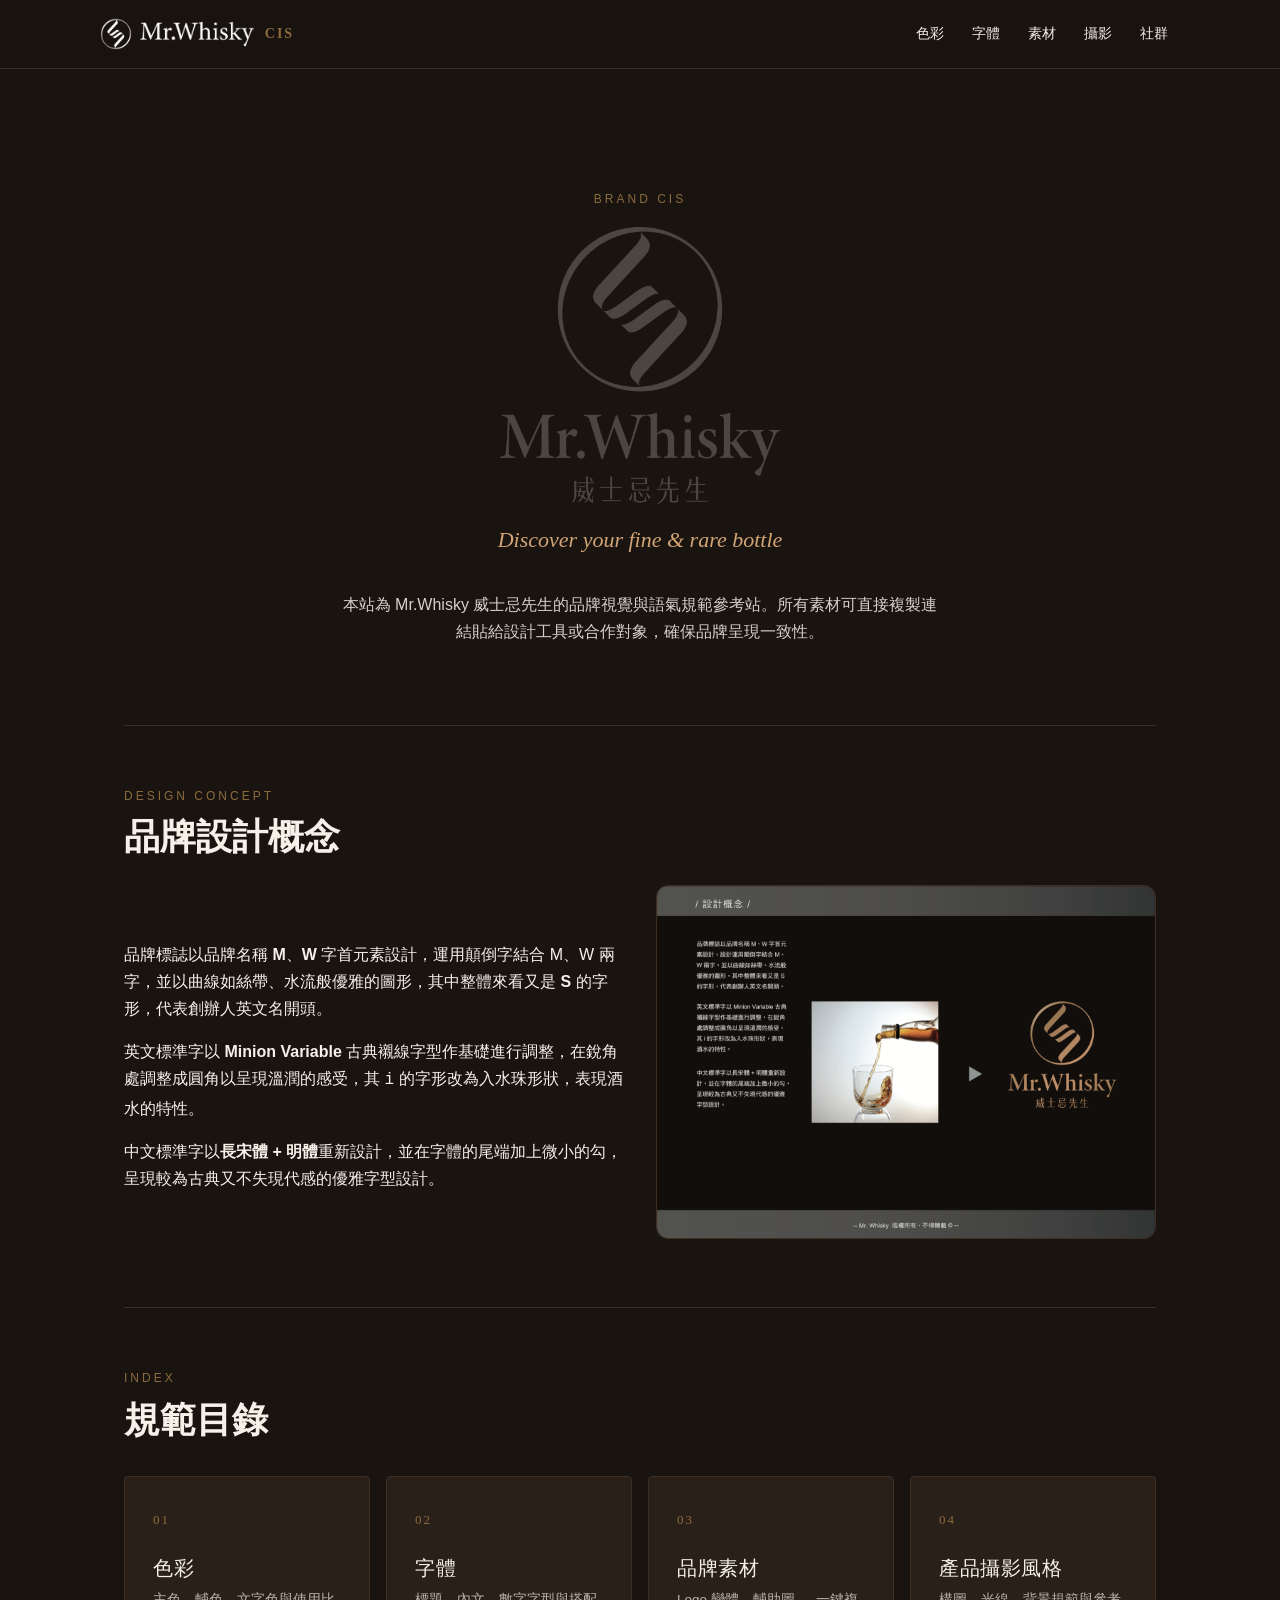
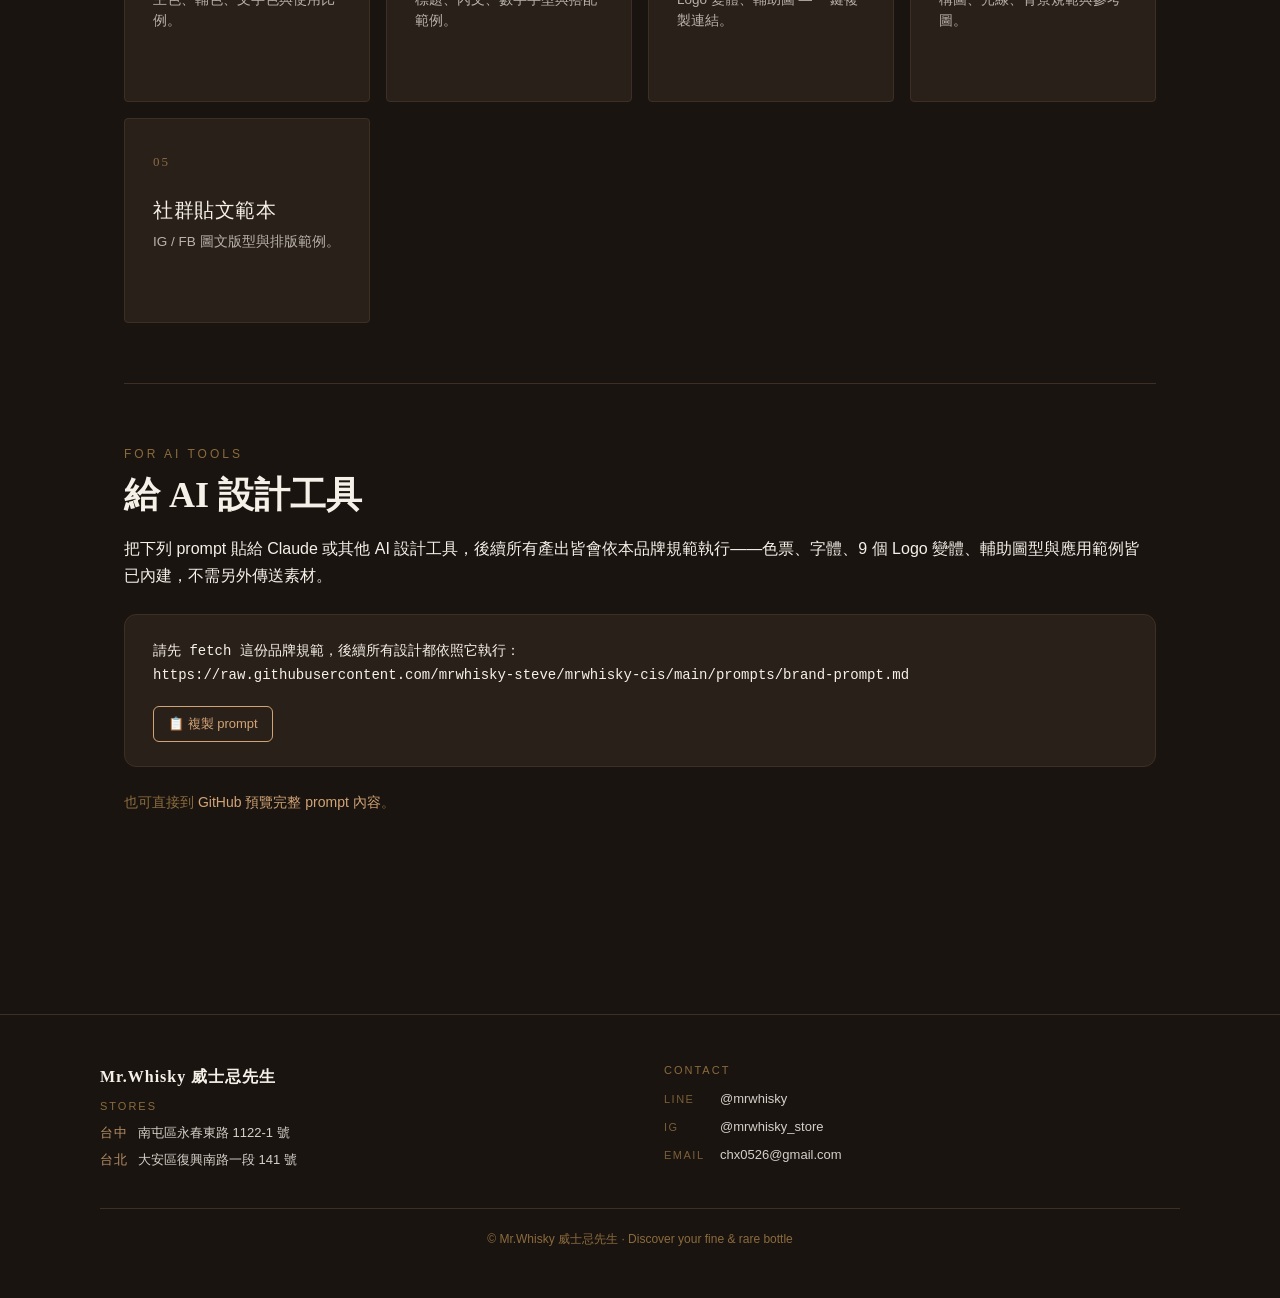
==== commit 459da791: "Logo + Pattern 素材庫全面重整 問題：原素材是從 PDF 規範書頁面截圖切的，logo-stacked-tan 左右有殘字、logo-stacked-dark 整張帶深灰底色方塊， au" ====
--- a/index.html
+++ b/index.html
@@ -120,7 +120,7 @@
         <h4>Contact</h4>
         <ul class="footer-contact">
           <li><span class="label">Line</span><a href="https://line.me/R/ti/p/@mrwhisky">@mrwhisky</a></li>
-          <li><span class="label">IG</span><a href="https://instagram.com/mrwhisk_store">@mrwhisk_store</a></li>
+          <li><span class="label">IG</span><a href="https://www.instagram.com/mrwhisky_store">@mrwhisky_store</a></li>
           <li><span class="label">Email</span><a href="mailto:chx0526@gmail.com">chx0526@gmail.com</a></li>
         </ul>
       </div>
--- a/style.css
+++ b/style.css
@@ -135,8 +135,8 @@
   display: block;
   width: 280px;
   height: 280px;
-  -webkit-mask: url('assets/logos/logo-stacked-dark.png') center/contain no-repeat;
-  mask: url('assets/logos/logo-stacked-dark.png') center/contain no-repeat;
+  -webkit-mask: url('assets/logos/combo-v-full-charcoal.png') center/contain no-repeat;
+  mask: url('assets/logos/combo-v-full-charcoal.png') center/contain no-repeat;
   -webkit-mask-mode: luminance;
   mask-mode: luminance;
   background-color: var(--cream);
@@ -546,8 +546,8 @@
 
 /* ===== Brand Logo Reference (CSS-tinted via mask) ===== */
 .brand-logo {
-  -webkit-mask: url('assets/logos/logo-color-circle.png') center/contain no-repeat;
-  mask: url('assets/logos/logo-color-circle.png') center/contain no-repeat;
+  -webkit-mask: url('assets/logos/mark-charcoal.png') center/contain no-repeat;
+  mask: url('assets/logos/mark-charcoal.png') center/contain no-repeat;
 }
 .brand-logo.brand-tan { background-color: #D2A475; }
 .brand-logo.brand-charcoal { background-color: #3E3A39; }
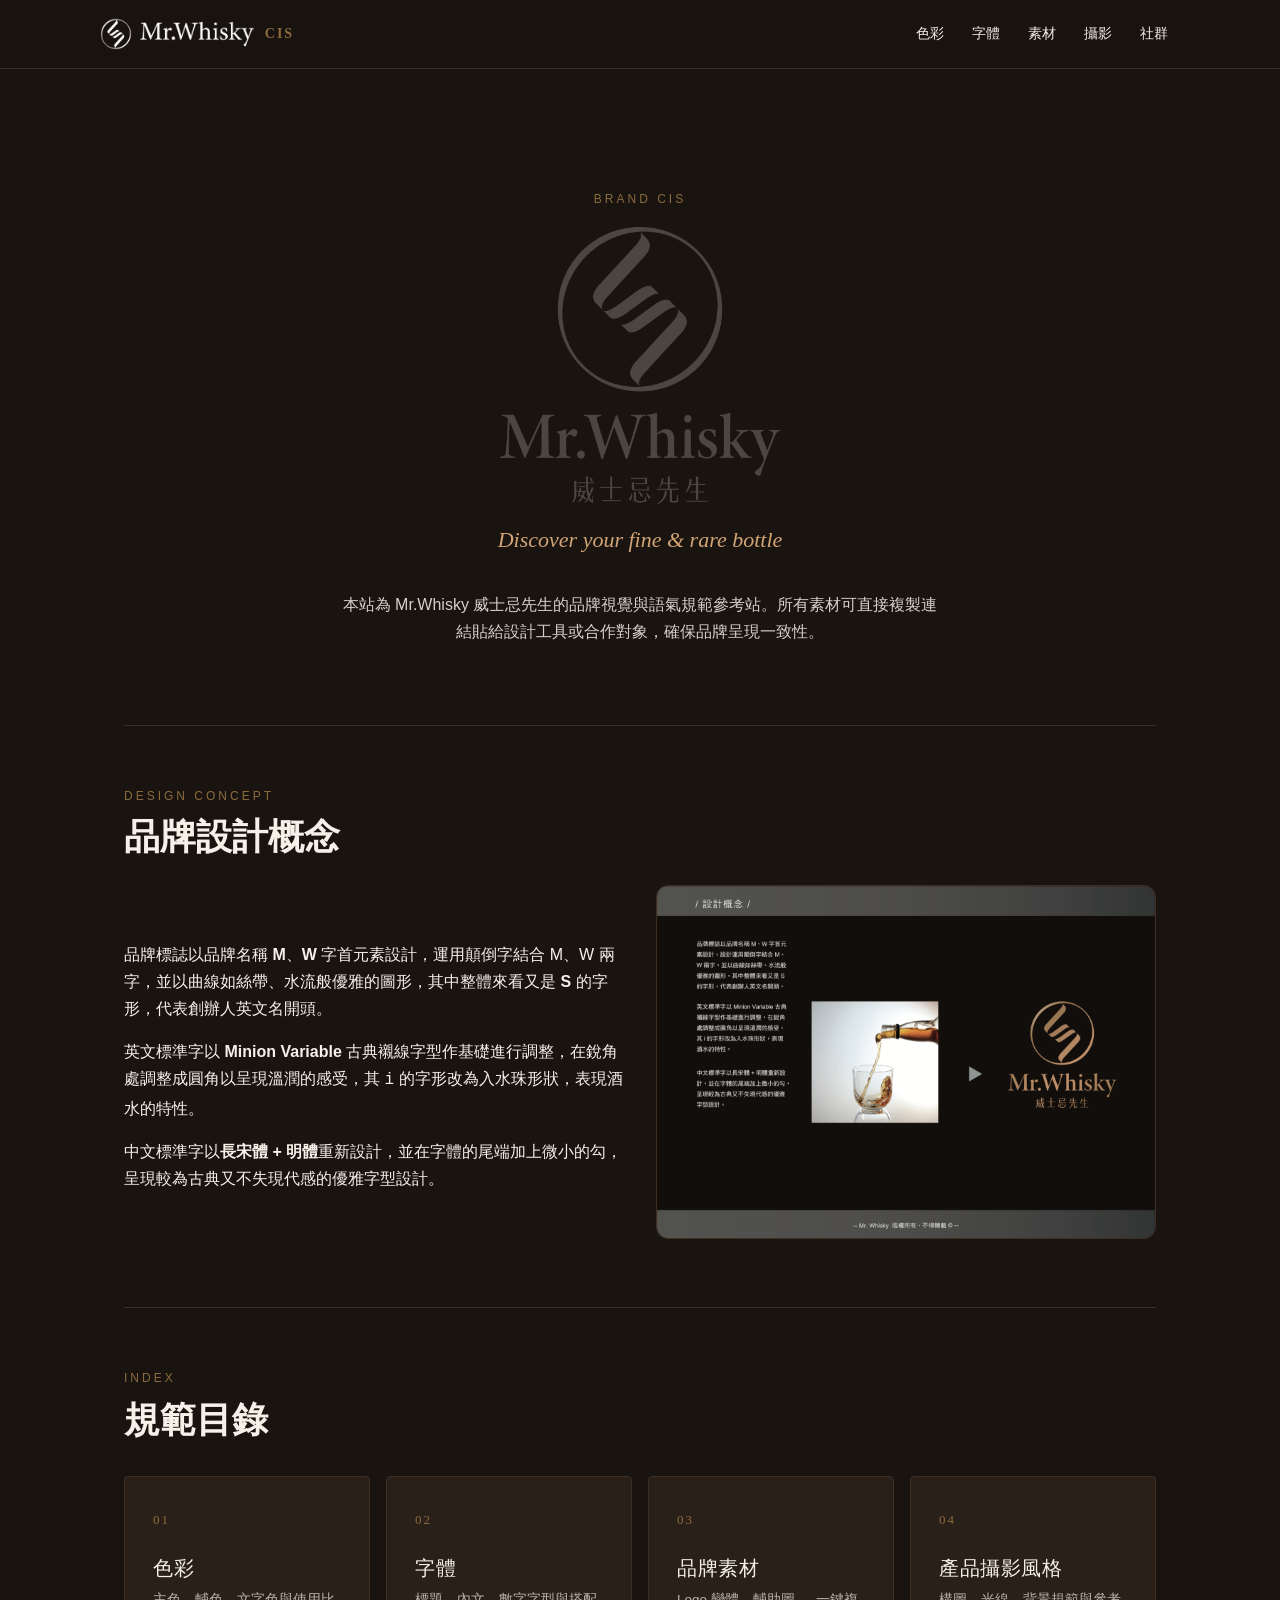
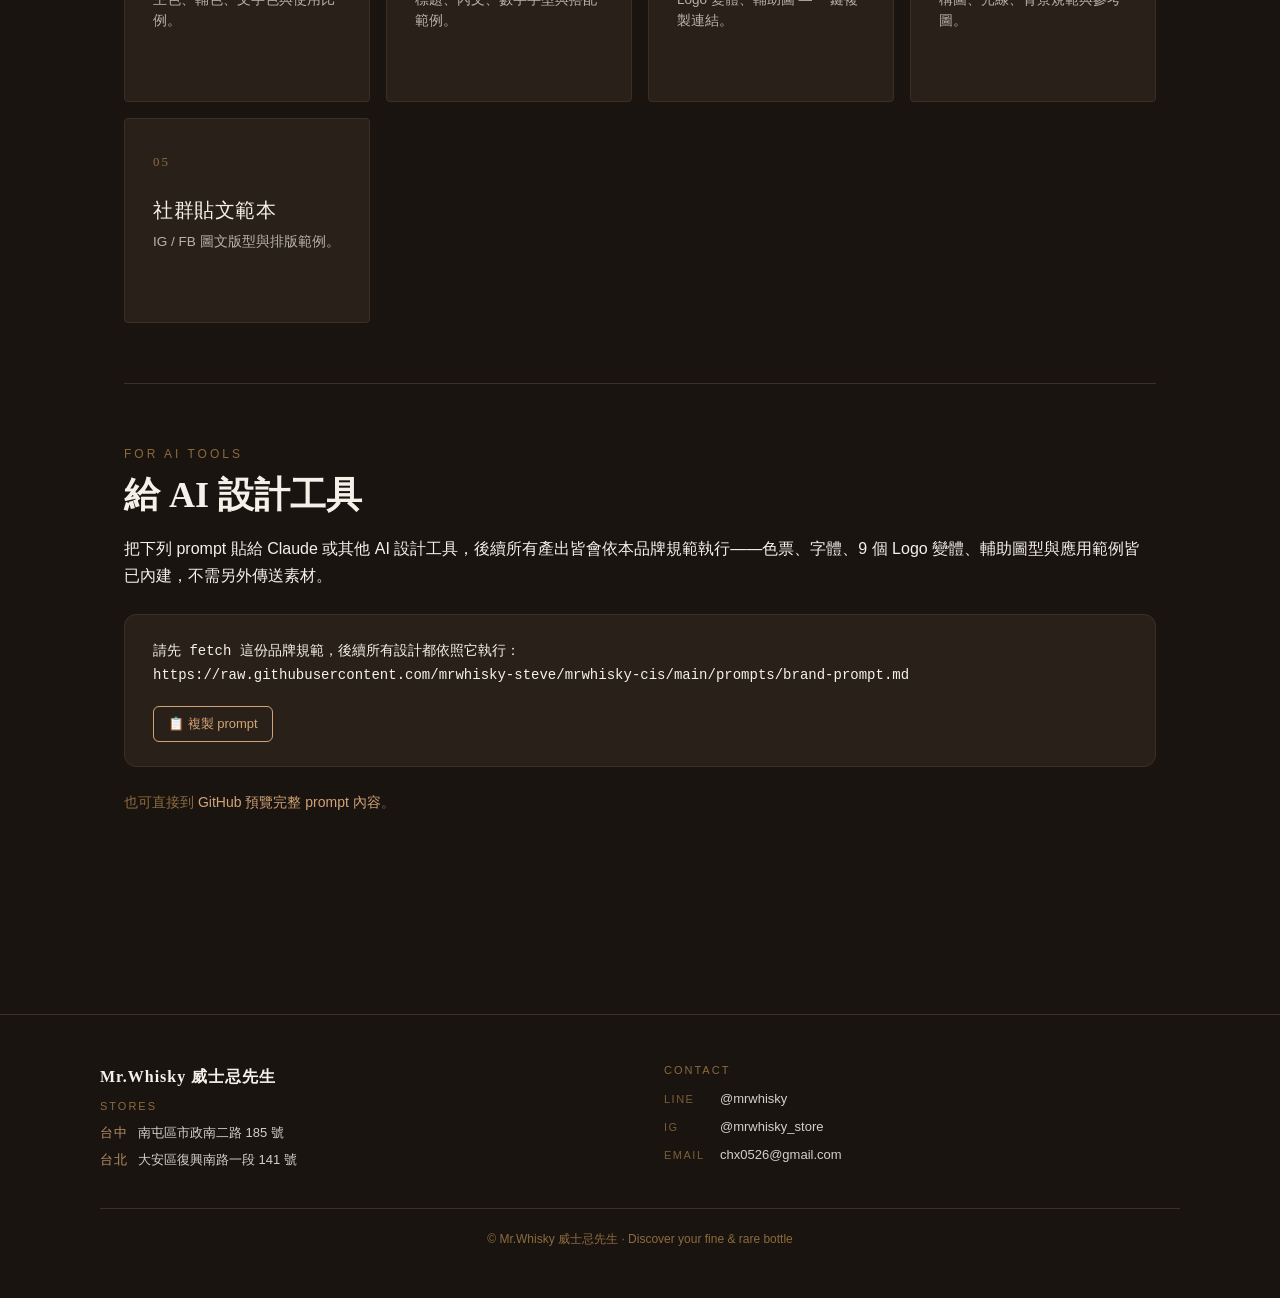
==== commit 25933387: "輔助圖型用法守則：tile 重複 / 邊飾條，禁止單張放大 - xpattern-{1,2}-{色}.png 來源換成完整對稱版（蝴蝶緞帶／X 花紋），原拆解單元改名 -element 後保留 - a" ====
--- a/index.html
+++ b/index.html
@@ -113,7 +113,7 @@
       <div class="footer-block">
         <div class="footer-brand">Mr.Whisky 威士忌先生</div>
         <h4>Stores</h4>
-        <div class="footer-store"><span class="city">台中</span>南屯區永春東路 1122-1 號</div>
+        <div class="footer-store"><span class="city">台中</span>南屯區市政南二路 185 號</div>
         <div class="footer-store"><span class="city">台北</span>大安區復興南路一段 141 號</div>
       </div>
       <div class="footer-block">
